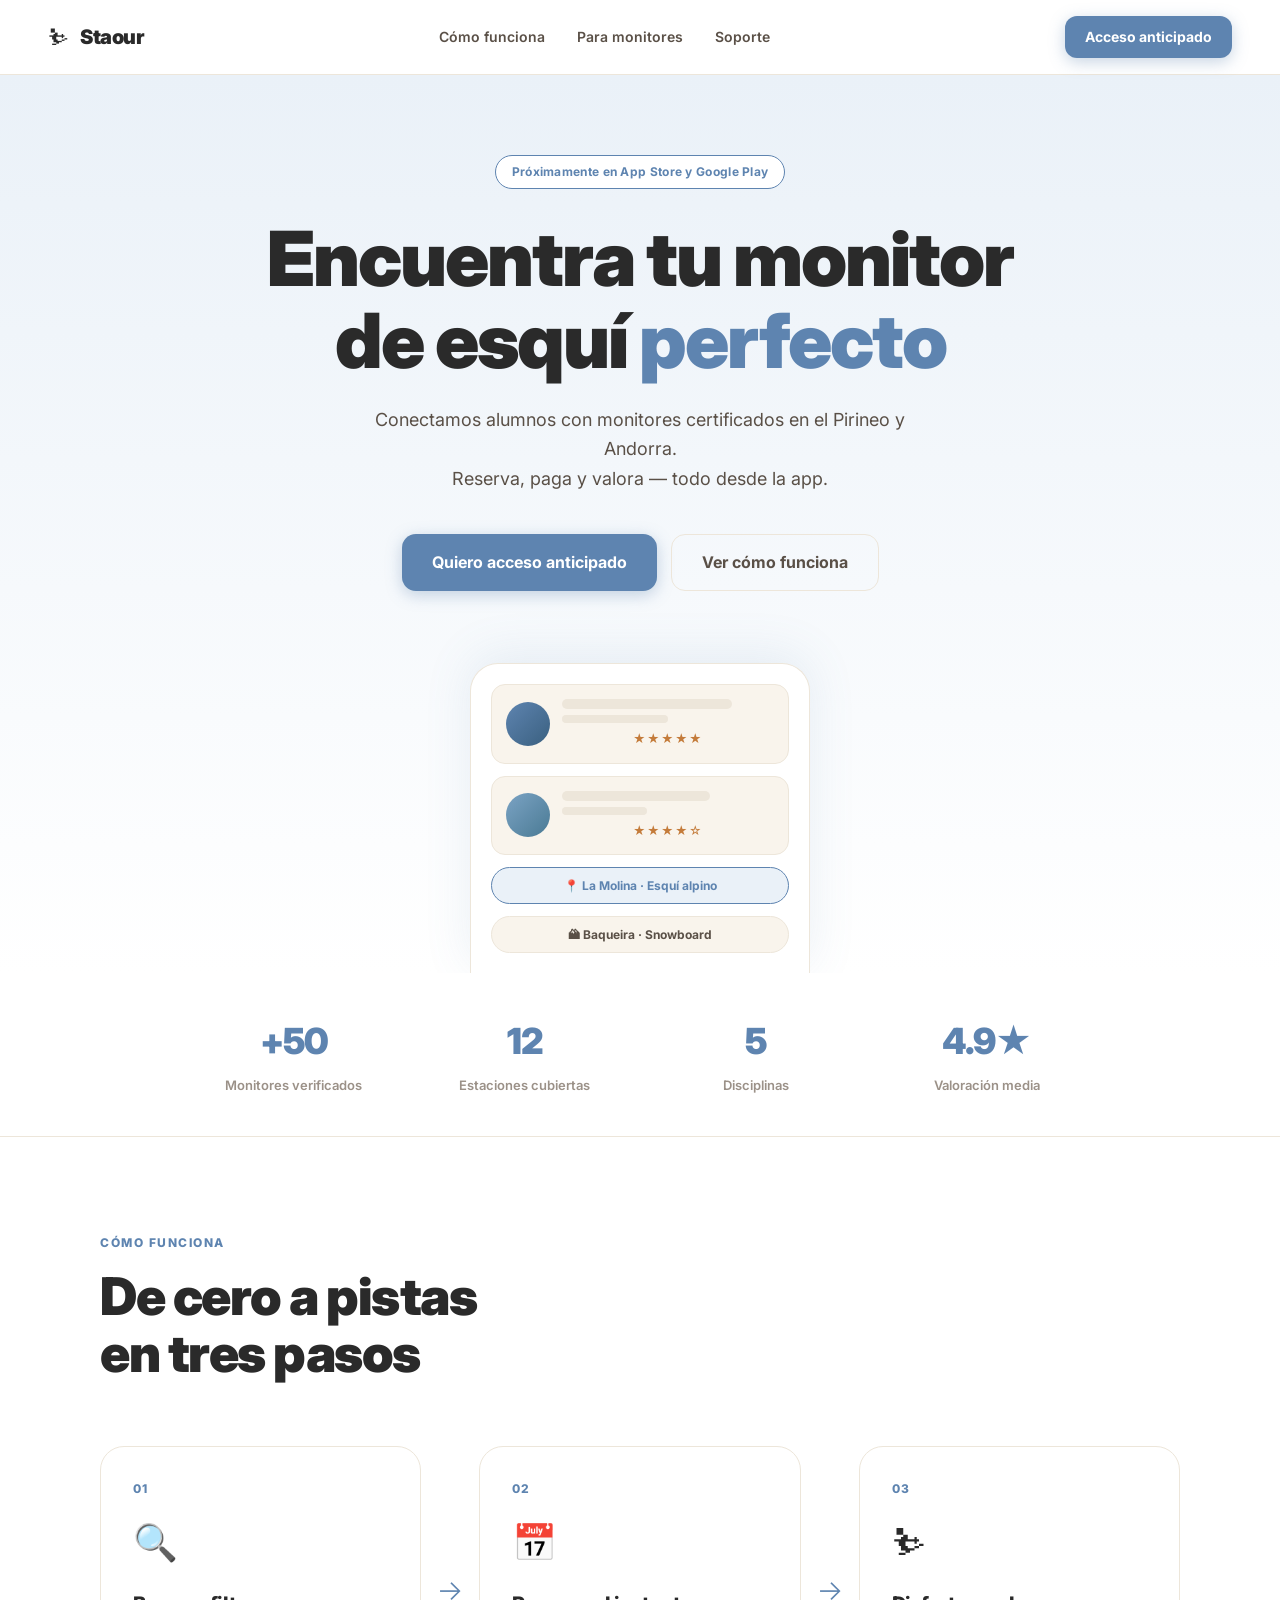
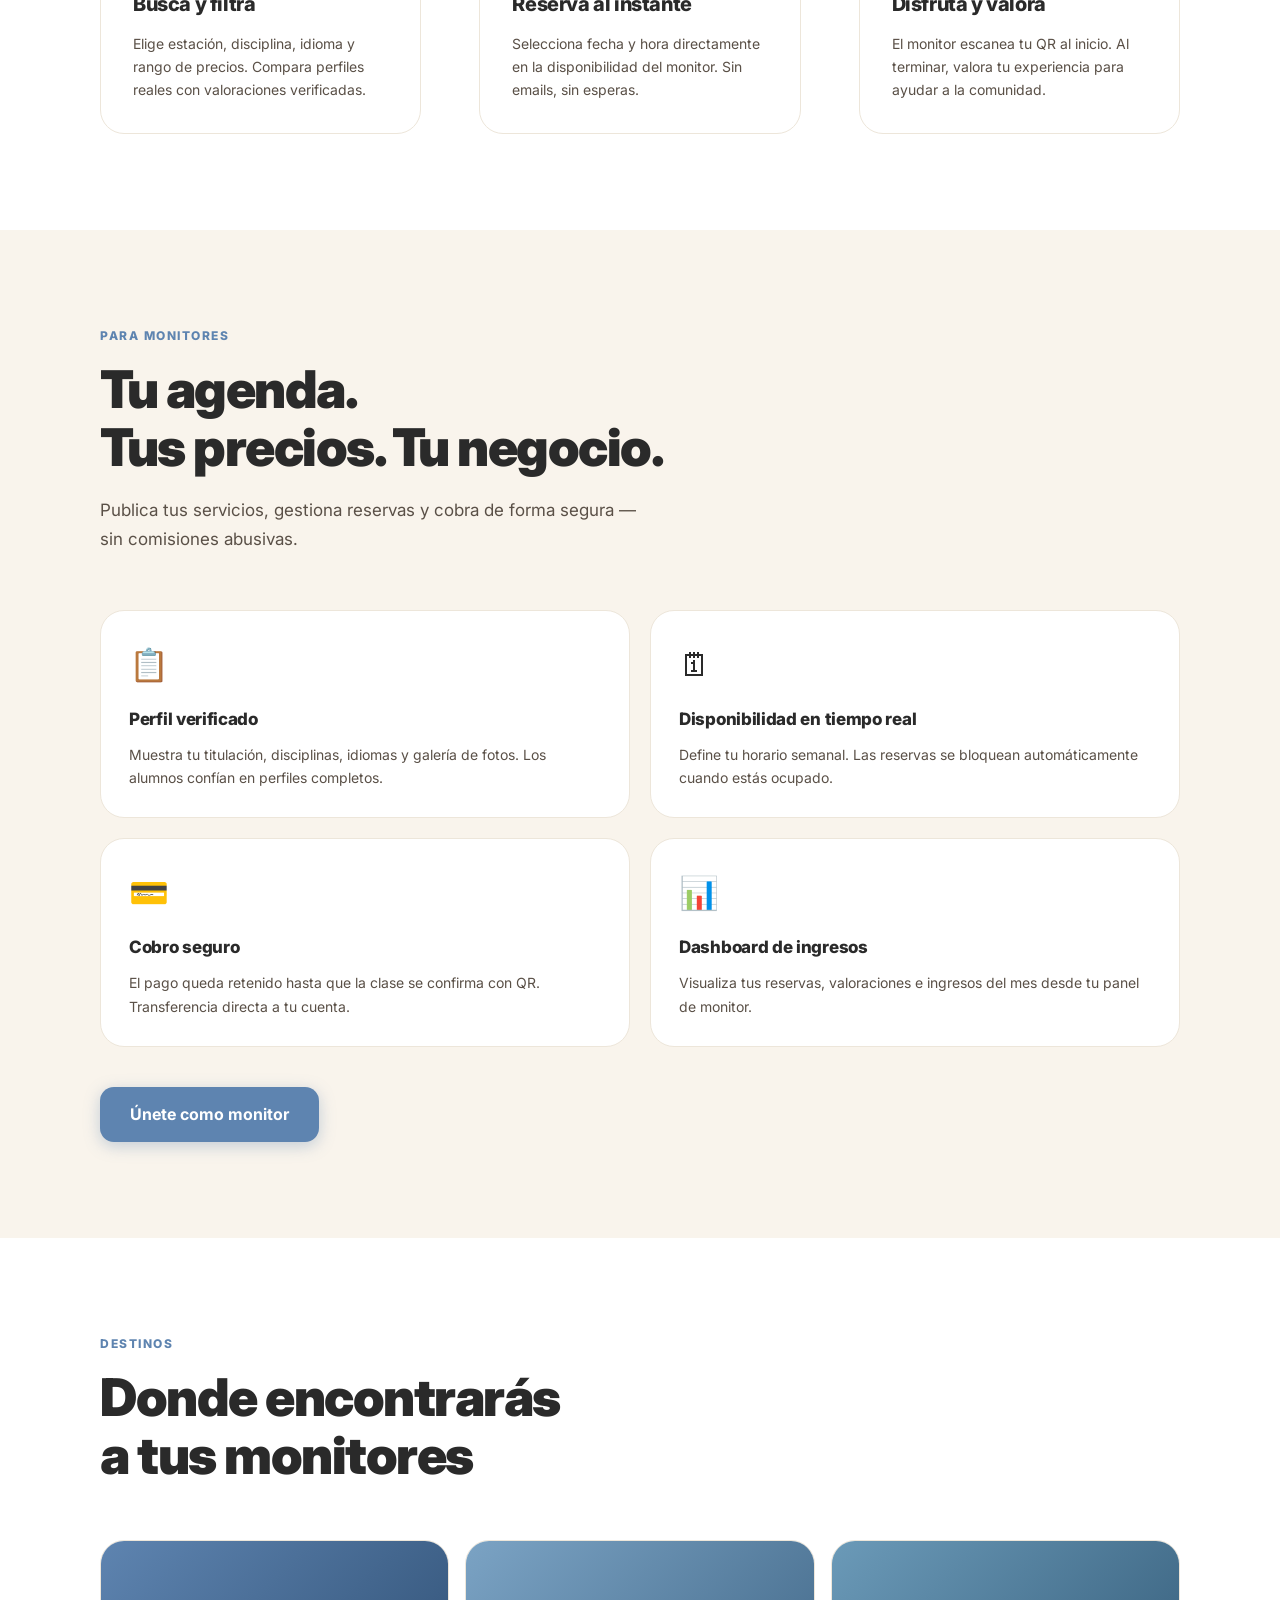
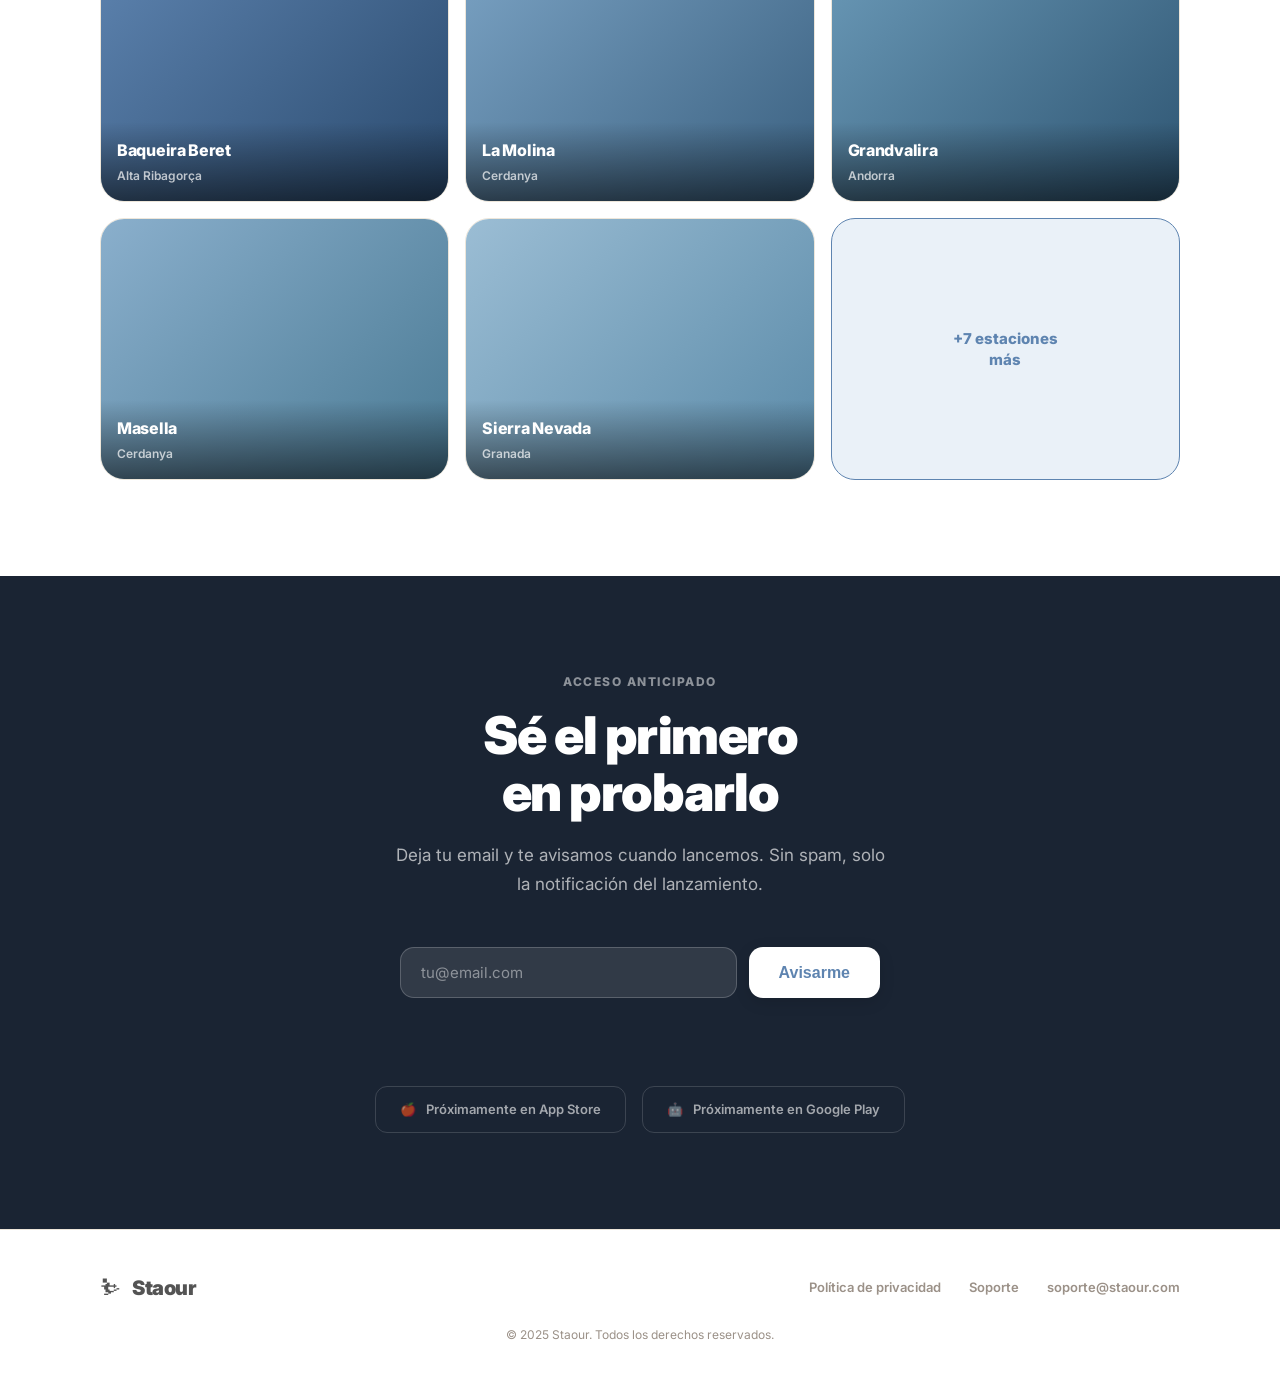
==== index.html @ 5ae247d5 "feat: landing inicial de Staour — hero, secciones, waitlist, privacidad y soporte Co-Authored-By: Cl" ====
<!DOCTYPE html>
<html lang="es">
<head>
  <meta charset="UTF-8" />
  <meta name="viewport" content="width=device-width, initial-scale=1.0" />
  <title>Staour — Encuentra tu monitor de esquí perfecto</title>
  <meta name="description" content="Reserva clases de esquí y snowboard con los mejores monitores del Pirineo. Filtros por estación, idioma, nivel y precio." />
  <link rel="icon" href="assets/favicon.png" type="image/png" />
  <link rel="preconnect" href="https://fonts.googleapis.com" />
  <link rel="preconnect" href="https://fonts.gstatic.com" crossorigin />
  <link href="https://fonts.googleapis.com/css2?family=Inter:wght@400;500;600;700;800;900&display=swap" rel="stylesheet" />
  <link rel="stylesheet" href="styles.css" />
</head>
<body>

  <!-- NAV -->
  <nav class="nav">
    <a href="/" class="nav-logo">
      <span class="logo-icon">⛷</span>
      <span class="logo-text">Staour</span>
    </a>
    <div class="nav-links">
      <a href="#como-funciona">Cómo funciona</a>
      <a href="#monitores">Para monitores</a>
      <a href="soporte.html">Soporte</a>
    </div>
    <a href="#waitlist" class="btn btn-primary nav-cta">Acceso anticipado</a>
  </nav>

  <!-- HERO -->
  <section class="hero">
    <div class="hero-badge">Próximamente en App Store y Google Play</div>
    <h1 class="hero-title">
      Encuentra tu monitor<br />de esquí <span class="accent">perfecto</span>
    </h1>
    <p class="hero-sub">
      Conectamos alumnos con monitores certificados en el Pirineo y Andorra.<br />
      Reserva, paga y valora — todo desde la app.
    </p>
    <div class="hero-actions">
      <a href="#waitlist" class="btn btn-primary btn-lg">Quiero acceso anticipado</a>
      <a href="#como-funciona" class="btn btn-ghost btn-lg">Ver cómo funciona</a>
    </div>
    <div class="hero-image-wrap">
      <div class="hero-mockup">
        <div class="mockup-screen">
          <div class="mockup-card">
            <div class="mockup-avatar"></div>
            <div class="mockup-lines">
              <div class="mockup-line w80"></div>
              <div class="mockup-line w50 small"></div>
              <div class="mockup-stars">★★★★★</div>
            </div>
          </div>
          <div class="mockup-card">
            <div class="mockup-avatar alt"></div>
            <div class="mockup-lines">
              <div class="mockup-line w70"></div>
              <div class="mockup-line w40 small"></div>
              <div class="mockup-stars">★★★★☆</div>
            </div>
          </div>
          <div class="mockup-pill">📍 La Molina · Esquí alpino</div>
          <div class="mockup-pill alt">🏔 Baqueira · Snowboard</div>
        </div>
      </div>
    </div>
  </section>

  <!-- STATS -->
  <section class="stats">
    <div class="stats-grid">
      <div class="stat">
        <span class="stat-num">+50</span>
        <span class="stat-label">Monitores verificados</span>
      </div>
      <div class="stat">
        <span class="stat-num">12</span>
        <span class="stat-label">Estaciones cubiertas</span>
      </div>
      <div class="stat">
        <span class="stat-num">5</span>
        <span class="stat-label">Disciplinas</span>
      </div>
      <div class="stat">
        <span class="stat-num">4.9★</span>
        <span class="stat-label">Valoración media</span>
      </div>
    </div>
  </section>

  <!-- CÓMO FUNCIONA -->
  <section class="section" id="como-funciona">
    <div class="container">
      <div class="section-label">Cómo funciona</div>
      <h2 class="section-title">De cero a pistas<br />en tres pasos</h2>
      <div class="steps">
        <div class="step">
          <div class="step-num">01</div>
          <div class="step-icon">🔍</div>
          <h3>Busca y filtra</h3>
          <p>Elige estación, disciplina, idioma y rango de precios. Compara perfiles reales con valoraciones verificadas.</p>
        </div>
        <div class="step-arrow">→</div>
        <div class="step">
          <div class="step-num">02</div>
          <div class="step-icon">📅</div>
          <h3>Reserva al instante</h3>
          <p>Selecciona fecha y hora directamente en la disponibilidad del monitor. Sin emails, sin esperas.</p>
        </div>
        <div class="step-arrow">→</div>
        <div class="step">
          <div class="step-num">03</div>
          <div class="step-icon">⛷</div>
          <h3>Disfruta y valora</h3>
          <p>El monitor escanea tu QR al inicio. Al terminar, valora tu experiencia para ayudar a la comunidad.</p>
        </div>
      </div>
    </div>
  </section>

  <!-- PARA MONITORES -->
  <section class="section bg-beige" id="monitores">
    <div class="container">
      <div class="section-label">Para monitores</div>
      <h2 class="section-title">Tu agenda.<br />Tus precios. Tu negocio.</h2>
      <p class="section-sub">Publica tus servicios, gestiona reservas y cobra de forma segura — sin comisiones abusivas.</p>
      <div class="features">
        <div class="feature">
          <div class="feature-icon">📋</div>
          <h4>Perfil verificado</h4>
          <p>Muestra tu titulación, disciplinas, idiomas y galería de fotos. Los alumnos confían en perfiles completos.</p>
        </div>
        <div class="feature">
          <div class="feature-icon">🗓</div>
          <h4>Disponibilidad en tiempo real</h4>
          <p>Define tu horario semanal. Las reservas se bloquean automáticamente cuando estás ocupado.</p>
        </div>
        <div class="feature">
          <div class="feature-icon">💳</div>
          <h4>Cobro seguro</h4>
          <p>El pago queda retenido hasta que la clase se confirma con QR. Transferencia directa a tu cuenta.</p>
        </div>
        <div class="feature">
          <div class="feature-icon">📊</div>
          <h4>Dashboard de ingresos</h4>
          <p>Visualiza tus reservas, valoraciones e ingresos del mes desde tu panel de monitor.</p>
        </div>
      </div>
      <a href="#waitlist" class="btn btn-primary btn-lg" style="margin-top:2.5rem;display:inline-block;">
        Únete como monitor
      </a>
    </div>
  </section>

  <!-- DESTINOS -->
  <section class="section" id="destinos">
    <div class="container">
      <div class="section-label">Destinos</div>
      <h2 class="section-title">Donde encontrarás<br />a tus monitores</h2>
      <div class="destinations">
        <div class="dest-card">
          <div class="dest-bg" style="background: linear-gradient(135deg, #5E84B0 0%, #2A4A6E 100%)"></div>
          <div class="dest-info">
            <span class="dest-name">Baqueira Beret</span>
            <span class="dest-tag">Alta Ribagorça</span>
          </div>
        </div>
        <div class="dest-card">
          <div class="dest-bg" style="background: linear-gradient(135deg, #7BA3C4 0%, #3A6080 100%)"></div>
          <div class="dest-info">
            <span class="dest-name">La Molina</span>
            <span class="dest-tag">Cerdanya</span>
          </div>
        </div>
        <div class="dest-card">
          <div class="dest-bg" style="background: linear-gradient(135deg, #6B9AB8 0%, #2E5572 100%)"></div>
          <div class="dest-info">
            <span class="dest-name">Grandvalira</span>
            <span class="dest-tag">Andorra</span>
          </div>
        </div>
        <div class="dest-card">
          <div class="dest-bg" style="background: linear-gradient(135deg, #8AAFCC 0%, #4A7A94 100%)"></div>
          <div class="dest-info">
            <span class="dest-name">Masella</span>
            <span class="dest-tag">Cerdanya</span>
          </div>
        </div>
        <div class="dest-card">
          <div class="dest-bg" style="background: linear-gradient(135deg, #9BBDD4 0%, #5A8AA8 100%)"></div>
          <div class="dest-info">
            <span class="dest-name">Sierra Nevada</span>
            <span class="dest-tag">Granada</span>
          </div>
        </div>
        <div class="dest-card dest-more">
          <span>+7 estaciones<br />más</span>
        </div>
      </div>
    </div>
  </section>

  <!-- WAITLIST -->
  <section class="section bg-dark" id="waitlist">
    <div class="container center">
      <div class="section-label light">Acceso anticipado</div>
      <h2 class="section-title light">Sé el primero<br />en probarlo</h2>
      <p class="section-sub light">Deja tu email y te avisamos cuando lancemos. Sin spam, solo la notificación del lanzamiento.</p>
      <form class="waitlist-form" onsubmit="submitWaitlist(event)">
        <input
          type="email"
          id="waitlist-email"
          placeholder="tu@email.com"
          required
          class="waitlist-input"
        />
        <button type="submit" class="btn btn-white btn-lg">Avisarme</button>
      </form>
      <p class="waitlist-note" id="waitlist-msg"></p>
      <div class="app-badges">
        <div class="badge-placeholder">
          <span>🍎</span> Próximamente en App Store
        </div>
        <div class="badge-placeholder">
          <span>🤖</span> Próximamente en Google Play
        </div>
      </div>
    </div>
  </section>

  <!-- FOOTER -->
  <footer class="footer">
    <div class="container footer-inner">
      <a href="/" class="nav-logo footer-logo">
        <span class="logo-icon">⛷</span>
        <span class="logo-text">Staour</span>
      </a>
      <div class="footer-links">
        <a href="privacidad.html">Política de privacidad</a>
        <a href="soporte.html">Soporte</a>
        <a href="mailto:soporte@staour.com">soporte@staour.com</a>
      </div>
      <p class="footer-copy">© 2025 Staour. Todos los derechos reservados.</p>
    </div>
  </footer>

  <script>
    function submitWaitlist(e) {
      e.preventDefault();
      const email = document.getElementById('waitlist-email').value;
      const msg = document.getElementById('waitlist-msg');
      // TODO: conectar con Supabase o Resend
      msg.textContent = '¡Listo! Te avisaremos en ' + email;
      msg.style.color = '#A8D5B8';
      document.getElementById('waitlist-email').value = '';
    }

    // Smooth scroll
    document.querySelectorAll('a[href^="#"]').forEach(a => {
      a.addEventListener('click', e => {
        const target = document.querySelector(a.getAttribute('href'));
        if (target) { e.preventDefault(); target.scrollIntoView({ behavior: 'smooth' }); }
      });
    });
  </script>
</body>
</html>
---- styles.css ----
/* ── Reset & Base ─────────────────────────────────────────────────────────── */
*, *::before, *::after { box-sizing: border-box; margin: 0; padding: 0; }

:root {
  --primary:       #5E84B0;
  --primary-soft:  #EAF1F8;
  --primary-dark:  #3A6080;
  --text:          #2A2A2A;
  --text-soft:     #5A5047;
  --text-muted:    #9B9188;
  --beige:         #F9F4EC;
  --beige-dark:    #EDE6DA;
  --border:        #EDE6DA;
  --white:         #FFFFFF;
  --dark:          #1A2433;
  --radius:        16px;
  --radius-lg:     24px;
}

html { scroll-behavior: smooth; }

body {
  font-family: 'Inter', -apple-system, BlinkMacSystemFont, sans-serif;
  color: var(--text);
  background: var(--white);
  line-height: 1.6;
  -webkit-font-smoothing: antialiased;
}

a { text-decoration: none; color: inherit; }

/* ── Buttons ──────────────────────────────────────────────────────────────── */
.btn {
  display: inline-flex;
  align-items: center;
  justify-content: center;
  gap: 8px;
  padding: 12px 22px;
  border-radius: 12px;
  font-size: 15px;
  font-weight: 700;
  cursor: pointer;
  border: none;
  transition: transform 0.15s, box-shadow 0.15s, opacity 0.15s;
  white-space: nowrap;
}
.btn:hover { transform: translateY(-1px); opacity: 0.93; }
.btn:active { transform: translateY(0); }

.btn-primary {
  background: var(--primary);
  color: var(--white);
  box-shadow: 0 4px 16px rgba(94,132,176,0.35);
}
.btn-ghost {
  background: transparent;
  color: var(--text-soft);
  border: 1.5px solid var(--border);
}
.btn-white {
  background: var(--white);
  color: var(--primary);
  box-shadow: 0 4px 16px rgba(0,0,0,0.12);
}
.btn-lg { padding: 15px 30px; font-size: 16px; border-radius: 14px; }

/* ── Nav ──────────────────────────────────────────────────────────────────── */
.nav {
  position: sticky;
  top: 0;
  z-index: 100;
  display: flex;
  align-items: center;
  justify-content: space-between;
  padding: 16px 48px;
  background: rgba(255,255,255,0.92);
  backdrop-filter: blur(12px);
  border-bottom: 1px solid var(--border);
}

.nav-logo {
  display: flex;
  align-items: center;
  gap: 10px;
}
.logo-icon { font-size: 22px; }
.logo-text  { font-size: 20px; font-weight: 900; color: var(--text); letter-spacing: -0.5px; }

.nav-links {
  display: flex;
  align-items: center;
  gap: 32px;
}
.nav-links a {
  font-size: 14px;
  font-weight: 600;
  color: var(--text-soft);
  transition: color 0.15s;
}
.nav-links a:hover { color: var(--primary); }

.nav-cta { padding: 10px 20px; font-size: 14px; }

/* ── Hero ─────────────────────────────────────────────────────────────────── */
.hero {
  display: flex;
  flex-direction: column;
  align-items: center;
  text-align: center;
  padding: 80px 24px 0;
  background: linear-gradient(180deg, var(--primary-soft) 0%, var(--white) 100%);
  overflow: hidden;
}

.hero-badge {
  display: inline-block;
  background: var(--white);
  color: var(--primary);
  font-size: 12px;
  font-weight: 700;
  padding: 6px 16px;
  border-radius: 100px;
  border: 1.5px solid var(--primary);
  margin-bottom: 28px;
  letter-spacing: 0.3px;
}

.hero-title {
  font-size: clamp(40px, 7vw, 76px);
  font-weight: 900;
  color: var(--text);
  line-height: 1.08;
  letter-spacing: -2px;
  margin-bottom: 24px;
  max-width: 800px;
}
.accent { color: var(--primary); }

.hero-sub {
  font-size: 18px;
  color: var(--text-soft);
  max-width: 540px;
  line-height: 1.65;
  margin-bottom: 40px;
}

.hero-actions {
  display: flex;
  gap: 14px;
  flex-wrap: wrap;
  justify-content: center;
  margin-bottom: 72px;
}

/* Mockup */
.hero-image-wrap {
  width: 100%;
  display: flex;
  justify-content: center;
}

.hero-mockup {
  width: 340px;
  background: var(--white);
  border-radius: 28px 28px 0 0;
  border: 1.5px solid var(--border);
  border-bottom: none;
  padding: 20px;
  box-shadow: 0 -8px 48px rgba(94,132,176,0.12);
  display: flex;
  flex-direction: column;
  gap: 14px;
}

.mockup-screen { display: flex; flex-direction: column; gap: 12px; }

.mockup-card {
  display: flex;
  align-items: center;
  gap: 12px;
  background: var(--beige);
  border-radius: 14px;
  padding: 14px;
  border: 1px solid var(--border);
}
.mockup-avatar {
  width: 44px; height: 44px; border-radius: 50%;
  background: linear-gradient(135deg, var(--primary) 0%, var(--primary-dark) 100%);
  flex-shrink: 0;
}
.mockup-avatar.alt {
  background: linear-gradient(135deg, #7BA3C4 0%, #4A7A94 100%);
}
.mockup-lines { flex: 1; display: flex; flex-direction: column; gap: 6px; }
.mockup-line {
  height: 10px; border-radius: 6px; background: var(--beige-dark);
}
.mockup-line.w80 { width: 80%; }
.mockup-line.w70 { width: 70%; }
.mockup-line.w50 { width: 50%; }
.mockup-line.w40 { width: 40%; }
.mockup-line.small { height: 8px; }
.mockup-stars { font-size: 12px; color: #C47B3A; letter-spacing: 1px; }

.mockup-pill {
  background: var(--primary-soft);
  color: var(--primary);
  font-size: 12px;
  font-weight: 700;
  padding: 8px 14px;
  border-radius: 100px;
  border: 1px solid var(--primary);
  text-align: center;
}
.mockup-pill.alt {
  background: var(--beige);
  color: var(--text-soft);
  border-color: var(--border);
}

/* ── Stats ────────────────────────────────────────────────────────────────── */
.stats {
  padding: 40px 24px;
  border-bottom: 1px solid var(--border);
}
.stats-grid {
  max-width: 900px;
  margin: 0 auto;
  display: grid;
  grid-template-columns: repeat(4, 1fr);
  gap: 24px;
  text-align: center;
}
.stat-num {
  display: block;
  font-size: 36px;
  font-weight: 900;
  color: var(--primary);
  letter-spacing: -1px;
}
.stat-label {
  display: block;
  font-size: 13px;
  color: var(--text-muted);
  font-weight: 600;
  margin-top: 4px;
}

/* ── Sections ─────────────────────────────────────────────────────────────── */
.section { padding: 96px 24px; }
.container { max-width: 1080px; margin: 0 auto; }
.center { text-align: center; }

.bg-beige { background: var(--beige); }
.bg-dark { background: var(--dark); }

.section-label {
  font-size: 12px;
  font-weight: 800;
  color: var(--primary);
  letter-spacing: 1.5px;
  text-transform: uppercase;
  margin-bottom: 16px;
}
.section-label.light { color: rgba(255,255,255,0.5); }

.section-title {
  font-size: clamp(32px, 5vw, 52px);
  font-weight: 900;
  color: var(--text);
  letter-spacing: -1.5px;
  line-height: 1.1;
  margin-bottom: 20px;
}
.section-title.light { color: var(--white); }

.section-sub {
  font-size: 17px;
  color: var(--text-soft);
  max-width: 560px;
  line-height: 1.7;
  margin-bottom: 48px;
}
.section-sub.light { color: rgba(255,255,255,0.65); max-width: 500px; margin: 0 auto 48px; }

/* ── Steps ────────────────────────────────────────────────────────────────── */
.steps {
  display: flex;
  align-items: flex-start;
  gap: 0;
  margin-top: 64px;
}
.step {
  flex: 1;
  background: var(--white);
  border: 1.5px solid var(--border);
  border-radius: var(--radius-lg);
  padding: 32px;
}
.step-arrow {
  flex-shrink: 0;
  font-size: 28px;
  color: var(--primary);
  align-self: center;
  padding: 0 16px;
  font-weight: 300;
}
.step-num {
  font-size: 12px;
  font-weight: 800;
  color: var(--primary);
  letter-spacing: 1px;
  margin-bottom: 16px;
}
.step-icon { font-size: 36px; margin-bottom: 16px; display: block; }
.step h3 { font-size: 20px; font-weight: 800; color: var(--text); margin-bottom: 12px; letter-spacing: -0.4px; }
.step p { font-size: 14px; color: var(--text-soft); line-height: 1.65; }

/* ── Features ─────────────────────────────────────────────────────────────── */
.features {
  display: grid;
  grid-template-columns: repeat(2, 1fr);
  gap: 20px;
  margin-top: 56px;
}
.feature {
  background: var(--white);
  border: 1.5px solid var(--border);
  border-radius: var(--radius-lg);
  padding: 28px;
}
.feature-icon { font-size: 32px; margin-bottom: 16px; display: block; }
.feature h4 { font-size: 17px; font-weight: 800; color: var(--text); margin-bottom: 10px; letter-spacing: -0.3px; }
.feature p { font-size: 14px; color: var(--text-soft); line-height: 1.65; }

/* ── Destinations ─────────────────────────────────────────────────────────── */
.destinations {
  display: grid;
  grid-template-columns: repeat(3, 1fr);
  gap: 16px;
  margin-top: 56px;
}
.dest-card {
  position: relative;
  border-radius: var(--radius-lg);
  overflow: hidden;
  aspect-ratio: 4/3;
  border: 1.5px solid var(--border);
  display: flex;
  align-items: flex-end;
}
.dest-bg {
  position: absolute;
  inset: 0;
}
.dest-info {
  position: relative;
  padding: 16px;
  background: linear-gradient(0deg, rgba(0,0,0,0.55) 0%, transparent 100%);
  width: 100%;
}
.dest-name {
  display: block;
  color: var(--white);
  font-size: 16px;
  font-weight: 800;
  letter-spacing: -0.3px;
}
.dest-tag {
  display: block;
  color: rgba(255,255,255,0.7);
  font-size: 12px;
  font-weight: 600;
  margin-top: 2px;
}
.dest-more {
  background: var(--primary-soft);
  border-color: var(--primary);
  align-items: center;
  justify-content: center;
}
.dest-more span {
  color: var(--primary);
  font-size: 15px;
  font-weight: 800;
  text-align: center;
  line-height: 1.4;
  position: relative;
}

/* ── Waitlist ─────────────────────────────────────────────────────────────── */
.waitlist-form {
  display: flex;
  gap: 12px;
  justify-content: center;
  flex-wrap: wrap;
  margin: 40px auto 20px;
  max-width: 480px;
}
.waitlist-input {
  flex: 1;
  min-width: 220px;
  padding: 15px 20px;
  border-radius: 14px;
  border: 1.5px solid rgba(255,255,255,0.2);
  background: rgba(255,255,255,0.1);
  color: var(--white);
  font-size: 15px;
  font-family: inherit;
  outline: none;
  transition: border-color 0.15s;
}
.waitlist-input::placeholder { color: rgba(255,255,255,0.45); }
.waitlist-input:focus { border-color: rgba(255,255,255,0.5); }

.waitlist-note {
  font-size: 14px;
  color: rgba(255,255,255,0.5);
  margin-top: 8px;
  min-height: 20px;
}

.app-badges {
  display: flex;
  gap: 16px;
  justify-content: center;
  margin-top: 48px;
  flex-wrap: wrap;
}
.badge-placeholder {
  display: flex;
  align-items: center;
  gap: 10px;
  padding: 12px 24px;
  border-radius: 12px;
  border: 1.5px solid rgba(255,255,255,0.15);
  color: rgba(255,255,255,0.6);
  font-size: 13px;
  font-weight: 600;
}

/* ── Footer ───────────────────────────────────────────────────────────────── */
.footer {
  padding: 40px 48px;
  border-top: 1px solid var(--border);
  background: var(--white);
}
.footer-inner {
  display: flex;
  align-items: center;
  justify-content: space-between;
  flex-wrap: wrap;
  gap: 20px;
}
.footer-logo { opacity: 0.8; }
.footer-links {
  display: flex;
  gap: 28px;
  flex-wrap: wrap;
}
.footer-links a {
  font-size: 13px;
  color: var(--text-muted);
  font-weight: 600;
  transition: color 0.15s;
}
.footer-links a:hover { color: var(--primary); }
.footer-copy {
  font-size: 12px;
  color: var(--text-muted);
  width: 100%;
  text-align: center;
}

/* ── Responsive ───────────────────────────────────────────────────────────── */
@media (max-width: 900px) {
  .nav { padding: 14px 24px; }
  .nav-links { display: none; }
  .stats-grid { grid-template-columns: repeat(2, 1fr); }
  .steps { flex-direction: column; }
  .step-arrow { transform: rotate(90deg); align-self: center; }
  .features { grid-template-columns: 1fr; }
  .destinations { grid-template-columns: repeat(2, 1fr); }
  .footer-inner { flex-direction: column; align-items: flex-start; }
}

@media (max-width: 540px) {
  .hero { padding: 56px 20px 0; }
  .hero-title { font-size: 36px; letter-spacing: -1px; }
  .hero-actions { flex-direction: column; width: 100%; }
  .btn-lg { width: 100%; }
  .hero-mockup { width: 100%; }
  .destinations { grid-template-columns: 1fr; }
  .section { padding: 64px 20px; }
  .footer { padding: 32px 20px; }
}
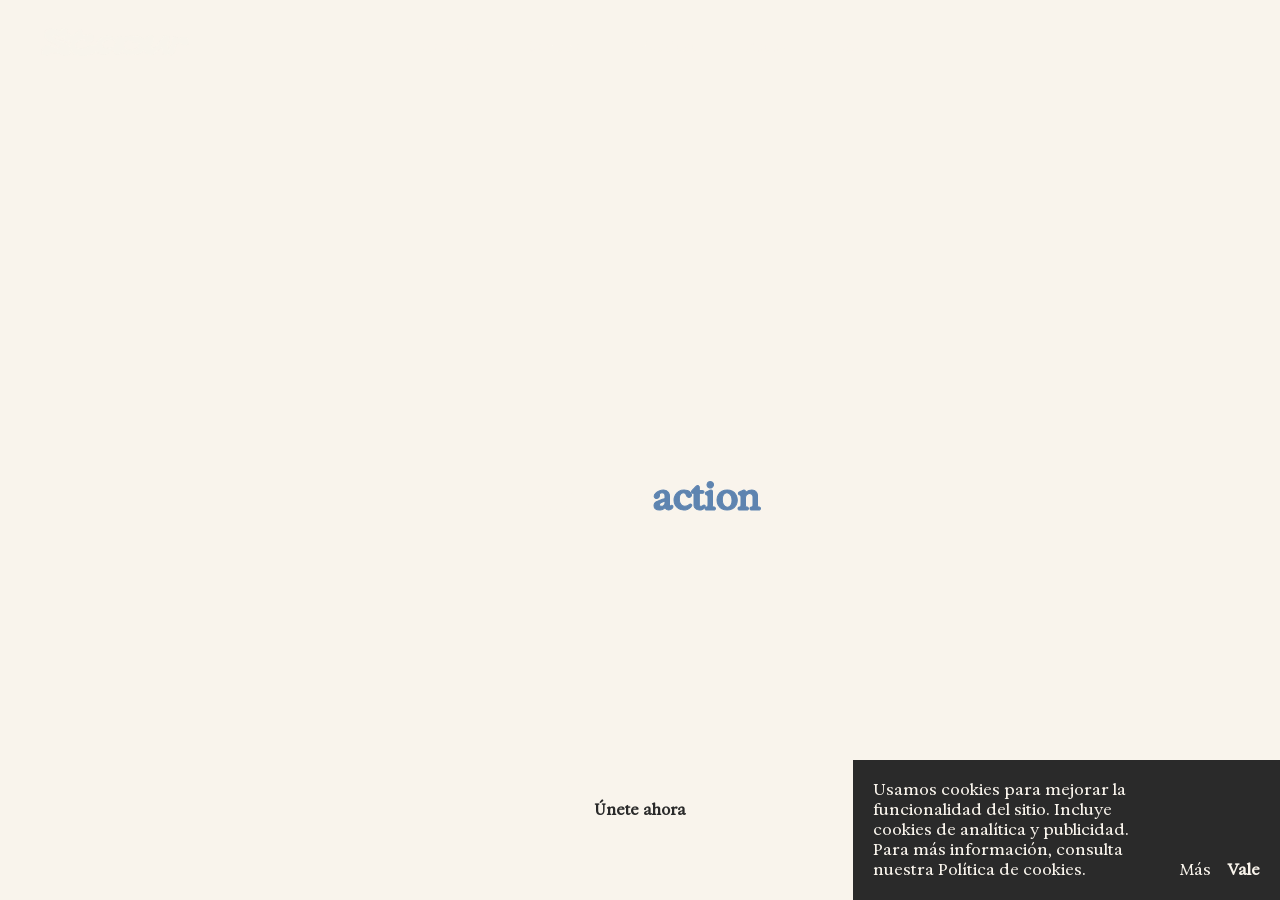
==== commit 14fdc22f: "pagina web" ====
--- a/index.html
+++ b/index.html
@@ -3,266 +3,109 @@
 <head>
   <meta charset="UTF-8" />
   <meta name="viewport" content="width=device-width, initial-scale=1.0" />
-  <title>Staour — Encuentra tu monitor de esquí perfecto</title>
-  <meta name="description" content="Reserva clases de esquí y snowboard con los mejores monitores del Pirineo. Filtros por estación, idioma, nivel y precio." />
-  <link rel="icon" href="assets/favicon.png" type="image/png" />
+  <meta name="theme-color" content="#5E84B0" />
+  <title>Staour</title>
+  <meta name="description" content="Encuentra tu monitor de esquí perfecto en el Pirineo y Andorra." />
+  <meta property="og:site_name" content="Staour" />
+  <meta property="og:title" content="Staour" />
+  <meta property="og:description" content="Encuentra tu monitor de esquí perfecto en el Pirineo y Andorra." />
+  <link rel="icon" href="assets/logo-s-beige.png" type="image/png" />
+  <link rel="apple-touch-icon" href="assets/logo-s-beige.png" />
   <link rel="preconnect" href="https://fonts.googleapis.com" />
   <link rel="preconnect" href="https://fonts.gstatic.com" crossorigin />
-  <link href="https://fonts.googleapis.com/css2?family=Inter:wght@400;500;600;700;800;900&display=swap" rel="stylesheet" />
   <link rel="stylesheet" href="styles.css" />
 </head>
 <body>
 
-  <!-- NAV -->
-  <nav class="nav">
-    <a href="/" class="nav-logo">
-      <span class="logo-icon">⛷</span>
-      <span class="logo-text">Staour</span>
-    </a>
-    <div class="nav-links">
-      <a href="#como-funciona">Cómo funciona</a>
-      <a href="#monitores">Para monitores</a>
-      <a href="soporte.html">Soporte</a>
-    </div>
-    <a href="#waitlist" class="btn btn-primary nav-cta">Acceso anticipado</a>
-  </nav>
-
-  <!-- HERO -->
-  <section class="hero">
-    <div class="hero-badge">Próximamente en App Store y Google Play</div>
-    <h1 class="hero-title">
-      Encuentra tu monitor<br />de esquí <span class="accent">perfecto</span>
-    </h1>
-    <p class="hero-sub">
-      Conectamos alumnos con monitores certificados en el Pirineo y Andorra.<br />
-      Reserva, paga y valora — todo desde la app.
-    </p>
-    <div class="hero-actions">
-      <a href="#waitlist" class="btn btn-primary btn-lg">Quiero acceso anticipado</a>
-      <a href="#como-funciona" class="btn btn-ghost btn-lg">Ver cómo funciona</a>
-    </div>
-    <div class="hero-image-wrap">
-      <div class="hero-mockup">
-        <div class="mockup-screen">
-          <div class="mockup-card">
-            <div class="mockup-avatar"></div>
-            <div class="mockup-lines">
-              <div class="mockup-line w80"></div>
-              <div class="mockup-line w50 small"></div>
-              <div class="mockup-stars">★★★★★</div>
-            </div>
-          </div>
-          <div class="mockup-card">
-            <div class="mockup-avatar alt"></div>
-            <div class="mockup-lines">
-              <div class="mockup-line w70"></div>
-              <div class="mockup-line w40 small"></div>
-              <div class="mockup-stars">★★★★☆</div>
-            </div>
-          </div>
-          <div class="mockup-pill">📍 La Molina · Esquí alpino</div>
-          <div class="mockup-pill alt">🏔 Baqueira · Snowboard</div>
-        </div>
+  <!-- Cookie banner -->
+  <div id="cookie-banner" class="cookie-banner hidden" role="dialog" aria-label="Aviso de cookies">
+    <div class="cookie-banner__inner">
+      <div class="cookie-banner__text">
+        Usamos cookies para mejorar la funcionalidad del sitio. Incluye cookies de analítica y publicidad. Para más información, consulta nuestra Política de cookies.
+      </div>
+      <div class="cookie-banner__actions">
+        <a href="privacidad.html" class="cookie-banner__link">Más</a>
+        <button type="button" id="cookie-accept" class="cookie-banner__accept">Vale</button>
       </div>
     </div>
-  </section>
+  </div>
 
-  <!-- STATS -->
-  <section class="stats">
-    <div class="stats-grid">
-      <div class="stat">
-        <span class="stat-num">+50</span>
-        <span class="stat-label">Monitores verificados</span>
+  <!-- Video background -->
+  <div class="video-bg" aria-hidden="true">
+    <video muted loop playsinline autoplay preload="auto">
+      <source src="fondo.mp4" type="video/mp4" />
+    </video>
+  </div>
+
+  <!-- Page layout -->
+  <div class="layout">
+    <header class="header">
+      <div class="header__inner">
+        <nav class="header__nav" aria-label="Principal">
+          <a href="/" class="header__logo" aria-label="Staour inicio">
+            <img src="assets/logo-staour-beige.png" alt="Staour" />
+          </a>
+
+          <ul class="header__links">
+            <li><a href="about.html">Nosotros</a></li>
+            <li><a href="contact.html">Contacto</a></li>
+            <li><a href="privacidad.html">Privacidad</a></li>
+            <li class="nav-dropdown">
+              <span class="nav-dropdown__trigger" tabindex="0">Redes</span>
+              <ul class="nav-dropdown__menu">
+                <li><a href="https://www.instagram.com/staour" target="_blank" rel="noopener noreferrer">Instagram</a></li>
+              </ul>
+            </li>
+            <li class="nav-dropdown">
+              <span class="nav-dropdown__trigger" tabindex="0">Más</span>
+              <ul class="nav-dropdown__menu">
+                <li><a href="terms.html">Términos</a></li>
+                <li><a href="guidelines.html">Normas</a></li>
+                <li><a href="soporte.html">Soporte</a></li>
+              </ul>
+            </li>
+          </ul>
+        </nav>
+
+        <button type="button" id="menu-open" class="header__menu-btn" aria-label="Abrir menú" aria-expanded="false">
+          Menú
+        </button>
       </div>
-      <div class="stat">
-        <span class="stat-num">12</span>
-        <span class="stat-label">Estaciones cubiertas</span>
-      </div>
-      <div class="stat">
-        <span class="stat-num">5</span>
-        <span class="stat-label">Disciplinas</span>
-      </div>
-      <div class="stat">
-        <span class="stat-num">4.9★</span>
-        <span class="stat-label">Valoración media</span>
-      </div>
+    </header>
+
+    <main class="hero">
+      <h1 class="hero__title">For the <strong>action</strong></h1>
+    </main>
+
+    <footer class="footer">
+      <a class="cta-btn" href="#waitlist">
+        Únete ahora
+      </a>
+    </footer>
+  </div>
+
+  <!-- Mobile menu -->
+  <div id="mobile-menu" class="mobile-menu hidden" aria-hidden="true">
+    <div class="mobile-menu__top">
+      <button type="button" id="menu-close" class="mobile-menu__close" aria-label="Cerrar menú">Cerrar</button>
     </div>
-  </section>
-
-  <!-- CÓMO FUNCIONA -->
-  <section class="section" id="como-funciona">
-    <div class="container">
-      <div class="section-label">Cómo funciona</div>
-      <h2 class="section-title">De cero a pistas<br />en tres pasos</h2>
-      <div class="steps">
-        <div class="step">
-          <div class="step-num">01</div>
-          <div class="step-icon">🔍</div>
-          <h3>Busca y filtra</h3>
-          <p>Elige estación, disciplina, idioma y rango de precios. Compara perfiles reales con valoraciones verificadas.</p>
-        </div>
-        <div class="step-arrow">→</div>
-        <div class="step">
-          <div class="step-num">02</div>
-          <div class="step-icon">📅</div>
-          <h3>Reserva al instante</h3>
-          <p>Selecciona fecha y hora directamente en la disponibilidad del monitor. Sin emails, sin esperas.</p>
-        </div>
-        <div class="step-arrow">→</div>
-        <div class="step">
-          <div class="step-num">03</div>
-          <div class="step-icon">⛷</div>
-          <h3>Disfruta y valora</h3>
-          <p>El monitor escanea tu QR al inicio. Al terminar, valora tu experiencia para ayudar a la comunidad.</p>
-        </div>
-      </div>
-    </div>
-  </section>
-
-  <!-- PARA MONITORES -->
-  <section class="section bg-beige" id="monitores">
-    <div class="container">
-      <div class="section-label">Para monitores</div>
-      <h2 class="section-title">Tu agenda.<br />Tus precios. Tu negocio.</h2>
-      <p class="section-sub">Publica tus servicios, gestiona reservas y cobra de forma segura — sin comisiones abusivas.</p>
-      <div class="features">
-        <div class="feature">
-          <div class="feature-icon">📋</div>
-          <h4>Perfil verificado</h4>
-          <p>Muestra tu titulación, disciplinas, idiomas y galería de fotos. Los alumnos confían en perfiles completos.</p>
-        </div>
-        <div class="feature">
-          <div class="feature-icon">🗓</div>
-          <h4>Disponibilidad en tiempo real</h4>
-          <p>Define tu horario semanal. Las reservas se bloquean automáticamente cuando estás ocupado.</p>
-        </div>
-        <div class="feature">
-          <div class="feature-icon">💳</div>
-          <h4>Cobro seguro</h4>
-          <p>El pago queda retenido hasta que la clase se confirma con QR. Transferencia directa a tu cuenta.</p>
-        </div>
-        <div class="feature">
-          <div class="feature-icon">📊</div>
-          <h4>Dashboard de ingresos</h4>
-          <p>Visualiza tus reservas, valoraciones e ingresos del mes desde tu panel de monitor.</p>
-        </div>
-      </div>
-      <a href="#waitlist" class="btn btn-primary btn-lg" style="margin-top:2.5rem;display:inline-block;">
-        Únete como monitor
+    <nav class="mobile-menu__nav" aria-label="Móvil">
+      <ul>
+        <li><a href="about.html">Nosotros</a></li>
+        <li><a href="contact.html">Contacto</a></li>
+        <li><a href="privacidad.html">Privacidad</a></li>
+        <li><a href="terms.html">Términos</a></li>
+        <li><a href="guidelines.html">Normas</a></li>
+        <li><a href="soporte.html">Soporte</a></li>
+      </ul>
+    </nav>
+    <div class="mobile-menu__footer">
+      <a class="cta-btn cta-btn--full" href="#waitlist">
+        Únete ahora
       </a>
     </div>
-  </section>
+  </div>
 
-  <!-- DESTINOS -->
-  <section class="section" id="destinos">
-    <div class="container">
-      <div class="section-label">Destinos</div>
-      <h2 class="section-title">Donde encontrarás<br />a tus monitores</h2>
-      <div class="destinations">
-        <div class="dest-card">
-          <div class="dest-bg" style="background: linear-gradient(135deg, #5E84B0 0%, #2A4A6E 100%)"></div>
-          <div class="dest-info">
-            <span class="dest-name">Baqueira Beret</span>
-            <span class="dest-tag">Alta Ribagorça</span>
-          </div>
-        </div>
-        <div class="dest-card">
-          <div class="dest-bg" style="background: linear-gradient(135deg, #7BA3C4 0%, #3A6080 100%)"></div>
-          <div class="dest-info">
-            <span class="dest-name">La Molina</span>
-            <span class="dest-tag">Cerdanya</span>
-          </div>
-        </div>
-        <div class="dest-card">
-          <div class="dest-bg" style="background: linear-gradient(135deg, #6B9AB8 0%, #2E5572 100%)"></div>
-          <div class="dest-info">
-            <span class="dest-name">Grandvalira</span>
-            <span class="dest-tag">Andorra</span>
-          </div>
-        </div>
-        <div class="dest-card">
-          <div class="dest-bg" style="background: linear-gradient(135deg, #8AAFCC 0%, #4A7A94 100%)"></div>
-          <div class="dest-info">
-            <span class="dest-name">Masella</span>
-            <span class="dest-tag">Cerdanya</span>
-          </div>
-        </div>
-        <div class="dest-card">
-          <div class="dest-bg" style="background: linear-gradient(135deg, #9BBDD4 0%, #5A8AA8 100%)"></div>
-          <div class="dest-info">
-            <span class="dest-name">Sierra Nevada</span>
-            <span class="dest-tag">Granada</span>
-          </div>
-        </div>
-        <div class="dest-card dest-more">
-          <span>+7 estaciones<br />más</span>
-        </div>
-      </div>
-    </div>
-  </section>
-
-  <!-- WAITLIST -->
-  <section class="section bg-dark" id="waitlist">
-    <div class="container center">
-      <div class="section-label light">Acceso anticipado</div>
-      <h2 class="section-title light">Sé el primero<br />en probarlo</h2>
-      <p class="section-sub light">Deja tu email y te avisamos cuando lancemos. Sin spam, solo la notificación del lanzamiento.</p>
-      <form class="waitlist-form" onsubmit="submitWaitlist(event)">
-        <input
-          type="email"
-          id="waitlist-email"
-          placeholder="tu@email.com"
-          required
-          class="waitlist-input"
-        />
-        <button type="submit" class="btn btn-white btn-lg">Avisarme</button>
-      </form>
-      <p class="waitlist-note" id="waitlist-msg"></p>
-      <div class="app-badges">
-        <div class="badge-placeholder">
-          <span>🍎</span> Próximamente en App Store
-        </div>
-        <div class="badge-placeholder">
-          <span>🤖</span> Próximamente en Google Play
-        </div>
-      </div>
-    </div>
-  </section>
-
-  <!-- FOOTER -->
-  <footer class="footer">
-    <div class="container footer-inner">
-      <a href="/" class="nav-logo footer-logo">
-        <span class="logo-icon">⛷</span>
-        <span class="logo-text">Staour</span>
-      </a>
-      <div class="footer-links">
-        <a href="privacidad.html">Política de privacidad</a>
-        <a href="soporte.html">Soporte</a>
-        <a href="mailto:soporte@staour.com">soporte@staour.com</a>
-      </div>
-      <p class="footer-copy">© 2025 Staour. Todos los derechos reservados.</p>
-    </div>
-  </footer>
-
-  <script>
-    function submitWaitlist(e) {
-      e.preventDefault();
-      const email = document.getElementById('waitlist-email').value;
-      const msg = document.getElementById('waitlist-msg');
-      // TODO: conectar con Supabase o Resend
-      msg.textContent = '¡Listo! Te avisaremos en ' + email;
-      msg.style.color = '#A8D5B8';
-      document.getElementById('waitlist-email').value = '';
-    }
-
-    // Smooth scroll
-    document.querySelectorAll('a[href^="#"]').forEach(a => {
-      a.addEventListener('click', e => {
-        const target = document.querySelector(a.getAttribute('href'));
-        if (target) { e.preventDefault(); target.scrollIntoView({ behavior: 'smooth' }); }
-      });
-    });
-  </script>
+  <script src="app.js"></script>
 </body>
 </html>
--- a/styles.css
+++ b/styles.css
@@ -1,496 +1,599 @@
-/* ── Reset & Base ─────────────────────────────────────────────────────────── */
+/* ── Staour — design tokens ─────────────────────────────────────────────── */
 *, *::before, *::after { box-sizing: border-box; margin: 0; padding: 0; }
 
+@font-face {
+  font-family: 'Exposure';
+  src: url('assets/fonts/Exposure-0.woff2') format('woff2');
+  font-weight: 400;
+  font-style: normal;
+  font-display: swap;
+}
+
+@font-face {
+  font-family: 'SF Pro Display';
+  src: url('assets/fonts/SFProDisplay-Regular.woff2') format('woff2');
+  font-weight: 400;
+  font-style: normal;
+  font-display: swap;
+}
+
+@font-face {
+  font-family: 'SF Pro Display';
+  src: url('assets/fonts/SFProDisplay-Bold.woff2') format('woff2');
+  font-weight: 700;
+  font-style: normal;
+  font-display: swap;
+}
+
 :root {
-  --primary:       #5E84B0;
-  --primary-soft:  #EAF1F8;
-  --primary-dark:  #3A6080;
-  --text:          #2A2A2A;
-  --text-soft:     #5A5047;
-  --text-muted:    #9B9188;
-  --beige:         #F9F4EC;
-  --beige-dark:    #EDE6DA;
-  --border:        #EDE6DA;
-  --white:         #FFFFFF;
-  --dark:          #1A2433;
-  --radius:        16px;
-  --radius-lg:     24px;
-}
-
-html { scroll-behavior: smooth; }
+  --color-blue: #5E84B0;
+  --color-beige: #F9F4EC;
+  --color-black: #2A2A2A;
+  --color-default-bg: #F9F4EC;
+  --font-default: "Exposure", -apple-system, BlinkMacSystemFont, "Segoe UI", Roboto, Helvetica, Arial, sans-serif;
+  --font-strong: "Exposure", sans-serif;
+}
+
+html {
+  -webkit-font-smoothing: antialiased;
+  background-color: var(--color-default-bg);
+  font-family: var(--font-default);
+  color: var(--color-black);
+  line-height: 1.25;
+}
 
 body {
-  font-family: 'Inter', -apple-system, BlinkMacSystemFont, sans-serif;
-  color: var(--text);
-  background: var(--white);
-  line-height: 1.6;
-  -webkit-font-smoothing: antialiased;
-}
-
-a { text-decoration: none; color: inherit; }
-
-/* ── Buttons ──────────────────────────────────────────────────────────────── */
-.btn {
-  display: inline-flex;
+  min-height: 100dvh;
+  overflow-x: hidden;
+}
+
+a { color: inherit; text-decoration: none; }
+button { font: inherit; background: none; border: none; cursor: pointer; }
+ul { list-style: none; }
+
+.hidden { display: none !important; }
+
+/* ── Video background ───────────────────────────────────────────────────── */
+.video-bg {
+  position: fixed;
+  inset: 0;
+  z-index: 0;
+  overflow: hidden;
+  height: 120lvh;
+}
+
+.video-bg video {
+  display: block;
+  width: 100%;
+  height: 100%;
+  object-fit: cover;
+}
+
+@media (min-width: 768px) {
+  .video-bg { height: 100vh; }
+}
+
+/* ── Layout grid ────────────────────────────────────────────────────────── */
+.layout {
+  position: relative;
+  z-index: 1;
+  display: grid;
+  grid-template-columns:
+    [full-bleed-start] 1.25rem
+    [wide-start content-start] minmax(15rem, 3fr)
+    [content-end wide-end] 1.25rem
+    [full-bleed-end];
+  grid-template-rows:
+    [header-start] minmax(0, auto)
+    [header-end content-start] 1fr
+    [content-end footer-start] minmax(0, auto)
+    [footer-end];
+  min-height: 100dvh;
+  color: var(--color-beige);
+  user-select: none;
+}
+
+@media (min-width: 1024px) {
+  .layout {
+    grid-template-columns:
+      [full-bleed-start] 2.5rem
+      [wide-start] minmax(0, 1fr)
+      [content-start] minmax(15rem, 3fr)
+      [content-end] minmax(0, 1fr)
+      [wide-end] 2.5rem
+      [full-bleed-end];
+  }
+}
+
+/* ── Header ─────────────────────────────────────────────────────────────── */
+.header {
+  grid-column: full-bleed;
+  grid-row: header;
+  position: relative;
+  z-index: 20;
+  padding: 1rem 1.75rem;
+  pointer-events: none;
+}
+
+@media (min-width: 768px) {
+  .header { padding: 2.5rem 2.5rem; }
+}
+
+.header__inner {
+  position: relative;
+  display: flex;
   align-items: center;
   justify-content: center;
-  gap: 8px;
-  padding: 12px 22px;
-  border-radius: 12px;
-  font-size: 15px;
-  font-weight: 700;
-  cursor: pointer;
-  border: none;
-  transition: transform 0.15s, box-shadow 0.15s, opacity 0.15s;
-  white-space: nowrap;
-}
-.btn:hover { transform: translateY(-1px); opacity: 0.93; }
-.btn:active { transform: translateY(0); }
-
-.btn-primary {
-  background: var(--primary);
-  color: var(--white);
-  box-shadow: 0 4px 16px rgba(94,132,176,0.35);
-}
-.btn-ghost {
-  background: transparent;
-  color: var(--text-soft);
-  border: 1.5px solid var(--border);
-}
-.btn-white {
-  background: var(--white);
-  color: var(--primary);
-  box-shadow: 0 4px 16px rgba(0,0,0,0.12);
-}
-.btn-lg { padding: 15px 30px; font-size: 16px; border-radius: 14px; }
-
-/* ── Nav ──────────────────────────────────────────────────────────────────── */
-.nav {
-  position: sticky;
+  width: 100%;
+  margin: 0 auto;
+}
+
+.header__nav {
+  display: flex;
+  justify-content: center;
+  align-items: center;
+  width: 100%;
+  max-width: 64rem;
+}
+
+.header__logo {
+  position: absolute;
+  left: 0;
   top: 0;
-  z-index: 100;
-  display: flex;
-  align-items: center;
-  justify-content: space-between;
-  padding: 16px 48px;
-  background: rgba(255,255,255,0.92);
-  backdrop-filter: blur(12px);
-  border-bottom: 1px solid var(--border);
-}
-
-.nav-logo {
-  display: flex;
-  align-items: center;
-  gap: 10px;
-}
-.logo-icon { font-size: 22px; }
-.logo-text  { font-size: 20px; font-weight: 900; color: var(--text); letter-spacing: -0.5px; }
-
-.nav-links {
-  display: flex;
-  align-items: center;
-  gap: 32px;
-}
-.nav-links a {
-  font-size: 14px;
-  font-weight: 600;
-  color: var(--text-soft);
-  transition: color 0.15s;
-}
-.nav-links a:hover { color: var(--primary); }
-
-.nav-cta { padding: 10px 20px; font-size: 14px; }
-
-/* ── Hero ─────────────────────────────────────────────────────────────────── */
-.hero {
-  display: flex;
-  flex-direction: column;
-  align-items: center;
-  text-align: center;
-  padding: 80px 24px 0;
-  background: linear-gradient(180deg, var(--primary-soft) 0%, var(--white) 100%);
-  overflow: hidden;
-}
-
-.hero-badge {
-  display: inline-block;
-  background: var(--white);
-  color: var(--primary);
-  font-size: 12px;
-  font-weight: 700;
-  padding: 6px 16px;
-  border-radius: 100px;
-  border: 1.5px solid var(--primary);
-  margin-bottom: 28px;
-  letter-spacing: 0.3px;
-}
-
-.hero-title {
-  font-size: clamp(40px, 7vw, 76px);
-  font-weight: 900;
-  color: var(--text);
-  line-height: 1.08;
-  letter-spacing: -2px;
-  margin-bottom: 24px;
-  max-width: 800px;
-}
-.accent { color: var(--primary); }
-
-.hero-sub {
-  font-size: 18px;
-  color: var(--text-soft);
-  max-width: 540px;
-  line-height: 1.65;
-  margin-bottom: 40px;
-}
-
-.hero-actions {
-  display: flex;
-  gap: 14px;
-  flex-wrap: wrap;
-  justify-content: center;
-  margin-bottom: 72px;
-}
-
-/* Mockup */
-.hero-image-wrap {
-  width: 100%;
-  display: flex;
-  justify-content: center;
-}
-
-.hero-mockup {
-  width: 340px;
-  background: var(--white);
-  border-radius: 28px 28px 0 0;
-  border: 1.5px solid var(--border);
-  border-bottom: none;
-  padding: 20px;
-  box-shadow: 0 -8px 48px rgba(94,132,176,0.12);
-  display: flex;
-  flex-direction: column;
-  gap: 14px;
-}
-
-.mockup-screen { display: flex; flex-direction: column; gap: 12px; }
-
-.mockup-card {
-  display: flex;
-  align-items: center;
-  gap: 12px;
-  background: var(--beige);
-  border-radius: 14px;
-  padding: 14px;
-  border: 1px solid var(--border);
-}
-.mockup-avatar {
-  width: 44px; height: 44px; border-radius: 50%;
-  background: linear-gradient(135deg, var(--primary) 0%, var(--primary-dark) 100%);
-  flex-shrink: 0;
-}
-.mockup-avatar.alt {
-  background: linear-gradient(135deg, #7BA3C4 0%, #4A7A94 100%);
-}
-.mockup-lines { flex: 1; display: flex; flex-direction: column; gap: 6px; }
-.mockup-line {
-  height: 10px; border-radius: 6px; background: var(--beige-dark);
-}
-.mockup-line.w80 { width: 80%; }
-.mockup-line.w70 { width: 70%; }
-.mockup-line.w50 { width: 50%; }
-.mockup-line.w40 { width: 40%; }
-.mockup-line.small { height: 8px; }
-.mockup-stars { font-size: 12px; color: #C47B3A; letter-spacing: 1px; }
-
-.mockup-pill {
-  background: var(--primary-soft);
-  color: var(--primary);
-  font-size: 12px;
-  font-weight: 700;
-  padding: 8px 14px;
-  border-radius: 100px;
-  border: 1px solid var(--primary);
-  text-align: center;
-}
-.mockup-pill.alt {
-  background: var(--beige);
-  color: var(--text-soft);
-  border-color: var(--border);
-}
-
-/* ── Stats ────────────────────────────────────────────────────────────────── */
-.stats {
-  padding: 40px 24px;
-  border-bottom: 1px solid var(--border);
-}
-.stats-grid {
-  max-width: 900px;
-  margin: 0 auto;
-  display: grid;
-  grid-template-columns: repeat(4, 1fr);
-  gap: 24px;
-  text-align: center;
-}
-.stat-num {
+  height: 2rem;
+  pointer-events: auto;
+}
+
+@media (min-width: 768px) {
+  .header__logo { height: 2.25rem; }
+}
+
+@media (min-width: 768px) {
+  .header__logo { top: -0.75rem; }
+}
+
+.header__logo img {
   display: block;
-  font-size: 36px;
-  font-weight: 900;
-  color: var(--primary);
-  letter-spacing: -1px;
-}
-.stat-label {
-  display: block;
-  font-size: 13px;
-  color: var(--text-muted);
-  font-weight: 600;
-  margin-top: 4px;
-}
-
-/* ── Sections ─────────────────────────────────────────────────────────────── */
-.section { padding: 96px 24px; }
-.container { max-width: 1080px; margin: 0 auto; }
-.center { text-align: center; }
-
-.bg-beige { background: var(--beige); }
-.bg-dark { background: var(--dark); }
-
-.section-label {
-  font-size: 12px;
-  font-weight: 800;
-  color: var(--primary);
-  letter-spacing: 1.5px;
-  text-transform: uppercase;
-  margin-bottom: 16px;
-}
-.section-label.light { color: rgba(255,255,255,0.5); }
-
-.section-title {
-  font-size: clamp(32px, 5vw, 52px);
-  font-weight: 900;
-  color: var(--text);
-  letter-spacing: -1.5px;
-  line-height: 1.1;
-  margin-bottom: 20px;
-}
-.section-title.light { color: var(--white); }
-
-.section-sub {
-  font-size: 17px;
-  color: var(--text-soft);
-  max-width: 560px;
-  line-height: 1.7;
-  margin-bottom: 48px;
-}
-.section-sub.light { color: rgba(255,255,255,0.65); max-width: 500px; margin: 0 auto 48px; }
-
-/* ── Steps ────────────────────────────────────────────────────────────────── */
-.steps {
-  display: flex;
-  align-items: flex-start;
-  gap: 0;
-  margin-top: 64px;
-}
-.step {
-  flex: 1;
-  background: var(--white);
-  border: 1.5px solid var(--border);
-  border-radius: var(--radius-lg);
-  padding: 32px;
-}
-.step-arrow {
-  flex-shrink: 0;
-  font-size: 28px;
-  color: var(--primary);
-  align-self: center;
-  padding: 0 16px;
-  font-weight: 300;
-}
-.step-num {
-  font-size: 12px;
-  font-weight: 800;
-  color: var(--primary);
-  letter-spacing: 1px;
-  margin-bottom: 16px;
-}
-.step-icon { font-size: 36px; margin-bottom: 16px; display: block; }
-.step h3 { font-size: 20px; font-weight: 800; color: var(--text); margin-bottom: 12px; letter-spacing: -0.4px; }
-.step p { font-size: 14px; color: var(--text-soft); line-height: 1.65; }
-
-/* ── Features ─────────────────────────────────────────────────────────────── */
-.features {
-  display: grid;
-  grid-template-columns: repeat(2, 1fr);
-  gap: 20px;
-  margin-top: 56px;
-}
-.feature {
-  background: var(--white);
-  border: 1.5px solid var(--border);
-  border-radius: var(--radius-lg);
-  padding: 28px;
-}
-.feature-icon { font-size: 32px; margin-bottom: 16px; display: block; }
-.feature h4 { font-size: 17px; font-weight: 800; color: var(--text); margin-bottom: 10px; letter-spacing: -0.3px; }
-.feature p { font-size: 14px; color: var(--text-soft); line-height: 1.65; }
-
-/* ── Destinations ─────────────────────────────────────────────────────────── */
-.destinations {
-  display: grid;
-  grid-template-columns: repeat(3, 1fr);
-  gap: 16px;
-  margin-top: 56px;
-}
-.dest-card {
-  position: relative;
-  border-radius: var(--radius-lg);
-  overflow: hidden;
-  aspect-ratio: 4/3;
-  border: 1.5px solid var(--border);
-  display: flex;
-  align-items: flex-end;
-}
-.dest-bg {
-  position: absolute;
-  inset: 0;
-}
-.dest-info {
-  position: relative;
-  padding: 16px;
-  background: linear-gradient(0deg, rgba(0,0,0,0.55) 0%, transparent 100%);
-  width: 100%;
-}
-.dest-name {
-  display: block;
-  color: var(--white);
-  font-size: 16px;
-  font-weight: 800;
-  letter-spacing: -0.3px;
-}
-.dest-tag {
-  display: block;
-  color: rgba(255,255,255,0.7);
-  font-size: 12px;
-  font-weight: 600;
-  margin-top: 2px;
-}
-.dest-more {
-  background: var(--primary-soft);
-  border-color: var(--primary);
-  align-items: center;
-  justify-content: center;
-}
-.dest-more span {
-  color: var(--primary);
-  font-size: 15px;
-  font-weight: 800;
-  text-align: center;
-  line-height: 1.4;
-  position: relative;
-}
-
-/* ── Waitlist ─────────────────────────────────────────────────────────────── */
-.waitlist-form {
-  display: flex;
-  gap: 12px;
-  justify-content: center;
-  flex-wrap: wrap;
-  margin: 40px auto 20px;
-  max-width: 480px;
-}
-.waitlist-input {
-  flex: 1;
-  min-width: 220px;
-  padding: 15px 20px;
-  border-radius: 14px;
-  border: 1.5px solid rgba(255,255,255,0.2);
-  background: rgba(255,255,255,0.1);
-  color: var(--white);
-  font-size: 15px;
-  font-family: inherit;
-  outline: none;
-  transition: border-color 0.15s;
-}
-.waitlist-input::placeholder { color: rgba(255,255,255,0.45); }
-.waitlist-input:focus { border-color: rgba(255,255,255,0.5); }
-
-.waitlist-note {
-  font-size: 14px;
-  color: rgba(255,255,255,0.5);
-  margin-top: 8px;
-  min-height: 20px;
-}
-
-.app-badges {
-  display: flex;
-  gap: 16px;
-  justify-content: center;
-  margin-top: 48px;
-  flex-wrap: wrap;
-}
-.badge-placeholder {
-  display: flex;
-  align-items: center;
-  gap: 10px;
-  padding: 12px 24px;
-  border-radius: 12px;
-  border: 1.5px solid rgba(255,255,255,0.15);
-  color: rgba(255,255,255,0.6);
+  height: 100%;
+  width: auto;
+}
+
+.header__links {
+  display: none;
+  align-items: center;
+  gap: 1.75rem;
+  pointer-events: auto;
   font-size: 13px;
   font-weight: 600;
 }
 
-/* ── Footer ───────────────────────────────────────────────────────────────── */
+@media (min-width: 768px) {
+  .header__links { display: flex; }
+}
+
+@media (min-width: 1024px) {
+  .header__links { gap: 3rem; }
+}
+
+.header__links a,
+.nav-dropdown__trigger {
+  transition: font-weight 0.15s;
+}
+
+.header__links a:hover,
+.nav-dropdown:hover .nav-dropdown__trigger,
+.nav-dropdown__menu a:hover {
+  font-family: var(--font-strong);
+  font-weight: 700;
+}
+
+/* Dropdown */
+.nav-dropdown { position: relative; }
+
+.nav-dropdown__trigger { cursor: default; }
+
+.nav-dropdown__menu {
+  display: none;
+  position: absolute;
+  left: 0;
+  top: 100%;
+  max-width: 9rem;
+  padding: 0.5rem 0;
+}
+
+.nav-dropdown:hover .nav-dropdown__menu,
+.nav-dropdown:focus-within .nav-dropdown__menu {
+  display: block;
+}
+
+.nav-dropdown__menu a {
+  display: block;
+  padding: 0.25rem 0;
+}
+
+/* Mobile menu button */
+.header__menu-btn {
+  position: absolute;
+  right: 0;
+  top: 0.75rem;
+  pointer-events: auto;
+  color: var(--color-beige);
+  font-size: 13px;
+  aspect-ratio: 1;
+}
+
+@media (min-width: 768px) {
+  .header__menu-btn { display: none; }
+}
+
+/* ── Hero ───────────────────────────────────────────────────────────────── */
+.hero {
+  grid-column: content;
+  grid-row: content;
+  display: flex;
+  align-items: center;
+  justify-content: center;
+  width: 100%;
+  margin: auto;
+  text-align: center;
+  pointer-events: none;
+}
+
+.hero__title {
+  max-width: 17.5rem;
+  font-size: 2.25rem;
+  font-weight: 400;
+  line-height: 1;
+  color: var(--color-beige);
+}
+
+.hero__title strong {
+  font-family: var(--font-strong);
+  font-weight: 900;
+  -webkit-text-stroke: 1px var(--color-blue);
+  color: var(--color-blue);
+}
+
+/* ── Footer CTA ─────────────────────────────────────────────────────────── */
 .footer {
-  padding: 40px 48px;
-  border-top: 1px solid var(--border);
-  background: var(--white);
-}
-.footer-inner {
-  display: flex;
-  align-items: center;
-  justify-content: space-between;
-  flex-wrap: wrap;
-  gap: 20px;
-}
-.footer-logo { opacity: 0.8; }
-.footer-links {
-  display: flex;
-  gap: 28px;
-  flex-wrap: wrap;
-}
-.footer-links a {
+  grid-column: footer;
+  position: absolute;
+  left: 0;
+  right: 0;
+  bottom: 0.25rem;
+  padding-top: 2.5rem;
+  padding-bottom: 0.25rem;
+  text-align: center;
+}
+
+@media (min-width: 768px) {
+  .footer { bottom: 3.75rem; }
+}
+
+.cta-btn {
+  display: inline-flex;
+  align-items: center;
+  justify-content: center;
+  padding: 0.875rem 2.5rem;
+  border-radius: 9999px;
+  background: var(--color-beige);
+  color: var(--color-black);
+  font-size: 0.9375rem;
+  font-weight: 700;
+  line-height: 1.5rem;
+  text-align: center;
+  pointer-events: auto;
+  transition: transform 0.15s, opacity 0.15s;
+  width: calc(100% - 2rem);
+  max-width: 100%;
+}
+
+@media (min-width: 768px) {
+  .cta-btn { width: auto; }
+}
+
+.cta-btn:hover {
+  transform: scale(1.03);
+  opacity: 0.93;
+}
+
+.cta-btn--full { width: calc(100% - 2rem); }
+
+/* ── Cookie banner ──────────────────────────────────────────────────────── */
+.cookie-banner {
+  position: fixed;
+  top: 0;
+  left: 0;
+  right: 0;
+  z-index: 50;
+  width: 100%;
+}
+
+@media (min-width: 768px) {
+  .cookie-banner {
+    top: auto;
+    left: auto;
+    right: 0;
+    bottom: 0;
+    width: 33.333%;
+    max-width: 30rem;
+  }
+}
+
+.cookie-banner__inner {
+  display: flex;
+  flex-direction: row;
+  gap: 1rem;
+  width: 100%;
+  padding: 0 1.25rem 1rem;
+  background: var(--color-black);
+}
+
+@media (min-width: 768px) {
+  .cookie-banner__inner { padding: 1.25rem; }
+}
+
+.cookie-banner__text {
+  flex: 1;
   font-size: 13px;
-  color: var(--text-muted);
-  font-weight: 600;
-  transition: color 0.15s;
-}
-.footer-links a:hover { color: var(--primary); }
-.footer-copy {
-  font-size: 12px;
-  color: var(--text-muted);
-  width: 100%;
+  line-height: 1.25;
+  color: var(--color-beige);
+}
+
+@media (min-width: 768px) {
+  .cookie-banner__text { font-size: 1rem; }
+}
+
+.cookie-banner__actions {
+  display: flex;
+  flex-shrink: 0;
+  align-items: flex-end;
+  gap: 1rem;
+  font-size: 1rem;
+}
+
+.cookie-banner__link,
+.cookie-banner__accept {
+  color: var(--color-beige);
+  font-size: 1rem;
+}
+
+.cookie-banner__link:hover,
+.cookie-banner__accept:hover {
+  text-decoration: underline;
+  text-underline-offset: 3px;
+}
+
+.cookie-banner__accept { font-weight: 700; }
+
+/* ── Mobile menu overlay ────────────────────────────────────────────────── */
+.mobile-menu {
+  position: fixed;
+  inset: 0;
+  z-index: 50;
+  display: flex;
+  flex-direction: column;
+  background: var(--color-black);
+  color: var(--color-beige);
+}
+
+.mobile-menu__top {
+  display: flex;
+  align-items: center;
+  justify-content: flex-end;
+  gap: 2rem;
+  padding: 1.75rem;
+}
+
+.mobile-menu__close {
+  color: var(--color-beige);
+  font-size: 13px;
+}
+
+.mobile-menu__nav {
+  flex: 1;
+  min-height: 0;
+  overflow-y: auto;
+  padding: 0.5rem 1.25rem 2rem;
+}
+
+.mobile-menu__nav ul {
+  display: flex;
+  flex-direction: column;
+  gap: 0.75rem;
+}
+
+.mobile-menu__nav a {
+  font-size: 2.25rem;
+  line-height: 1.08;
+  word-break: break-word;
+  color: var(--color-beige);
+}
+
+.mobile-menu__nav a:hover,
+.mobile-menu__nav a:focus {
+  font-family: var(--font-strong);
+  font-weight: 700;
+}
+
+.mobile-menu__footer {
+  position: absolute;
+  bottom: 0.5rem;
+  left: 0;
+  right: 0;
+  display: flex;
+  align-items: center;
+  justify-content: center;
+  padding: 0 1rem;
+}
+
+/* ── About page ────────────────────────────────────────────────────────── */
+
+/* Blurred video variant */
+.video-bg--blur video {
+  filter: blur(6px) brightness(0.7);
+  transform: scale(1.05); /* prevent blur white edges */
+}
+
+/* About layout override */
+.layout--about {
+  grid-template-rows:
+    [header-start] minmax(0, auto)
+    [header-end content-start] 1fr
+    [content-end];
+}
+
+.about-hero {
+  grid-column: full-bleed;
+  grid-row: content;
+  display: flex;
+  flex-direction: column;
+  align-items: center;
+  justify-content: center;
+  gap: 3rem;
+  padding: 2rem 1.5rem 4rem;
+}
+
+@media (min-width: 768px) {
+  .about-hero {
+    flex-direction: row;
+    gap: 4rem;
+    padding: 0 4rem;
+  }
+}
+
+@media (min-width: 1200px) {
+  .about-hero {
+    gap: 6rem;
+    padding: 0 8rem;
+  }
+}
+
+/* ── Phone mockup ──────────────────────────────────────────────────────── */
+.phone-mockup {
+  flex-shrink: 0;
+  perspective: 1200px;
+}
+
+.phone-mockup__frame {
+  position: relative;
+  width: 280px;
+  height: 600px;
+  background: #1a1a1a;
+  border-radius: 44px;
+  padding: 4px;
+  box-shadow:
+    0 0 0 1.5px #444,
+    0 25px 60px rgba(0, 0, 0, 0.5),
+    0 10px 25px rgba(0, 0, 0, 0.3),
+    inset 0 0 0 1px rgba(255, 255, 255, 0.08);
+}
+
+@media (min-width: 768px) {
+  .phone-mockup__frame {
+    width: 320px;
+    height: 680px;
+    border-radius: 50px;
+    padding: 5px;
+  }
+}
+
+.phone-mockup__notch {
+  position: absolute;
+  top: 12px;
+  left: 50%;
+  transform: translateX(-50%);
+  width: 72px;
+  height: 20px;
+  background: #1a1a1a;
+  border-radius: 20px;
+  z-index: 10;
+}
+
+@media (min-width: 768px) {
+  .phone-mockup__notch {
+    top: 14px;
+    width: 80px;
+    height: 22px;
+  }
+}
+
+.phone-mockup__screen {
+  width: 100%;
+  height: 100%;
+  background: #000;
+  border-radius: 40px;
+  overflow: hidden;
+  position: relative;
+}
+
+@media (min-width: 768px) {
+  .phone-mockup__screen {
+    border-radius: 46px;
+  }
+}
+
+/* ── Phone slideshow ───────────────────────────────────────────────────── */
+.phone-slideshow {
+  position: relative;
+  width: 100%;
+  height: 100%;
+}
+
+.phone-slide {
+  position: absolute;
+  inset: 0;
+  width: 100%;
+  height: 100%;
+  object-fit: contain;
+  object-position: center center;
+  opacity: 0;
+  transition: opacity 1.2s ease-in-out;
+}
+
+.phone-slide--active {
+  opacity: 1;
+}
+
+/* ── About content (text side) ─────────────────────────────────────────── */
+.about-content {
+  display: flex;
+  flex-direction: column;
+  align-items: center;
+  gap: 2rem;
   text-align: center;
-}
-
-/* ── Responsive ───────────────────────────────────────────────────────────── */
-@media (max-width: 900px) {
-  .nav { padding: 14px 24px; }
-  .nav-links { display: none; }
-  .stats-grid { grid-template-columns: repeat(2, 1fr); }
-  .steps { flex-direction: column; }
-  .step-arrow { transform: rotate(90deg); align-self: center; }
-  .features { grid-template-columns: 1fr; }
-  .destinations { grid-template-columns: repeat(2, 1fr); }
-  .footer-inner { flex-direction: column; align-items: flex-start; }
-}
-
-@media (max-width: 540px) {
-  .hero { padding: 56px 20px 0; }
-  .hero-title { font-size: 36px; letter-spacing: -1px; }
-  .hero-actions { flex-direction: column; width: 100%; }
-  .btn-lg { width: 100%; }
-  .hero-mockup { width: 100%; }
-  .destinations { grid-template-columns: 1fr; }
-  .section { padding: 64px 20px; }
-  .footer { padding: 32px 20px; }
-}
+  max-width: 28rem;
+}
+
+@media (min-width: 768px) {
+  .about-content {
+    align-items: flex-start;
+    text-align: left;
+  }
+}
+
+.about-content__text {
+  font-size: 1.1rem;
+  line-height: 1.55;
+  color: var(--color-beige);
+  font-weight: 400;
+}
+
+@media (min-width: 768px) {
+  .about-content__text {
+    font-size: 1.25rem;
+    line-height: 1.6;
+  }
+}
+
+.about-content__text strong {
+  font-family: var(--font-strong);
+  font-weight: 900;
+  -webkit-text-stroke: 0.5px var(--color-beige);
+}
+
+.about-content .cta-btn {
+  width: auto;
+  padding: 1rem 3rem;
+  font-size: 1rem;
+}
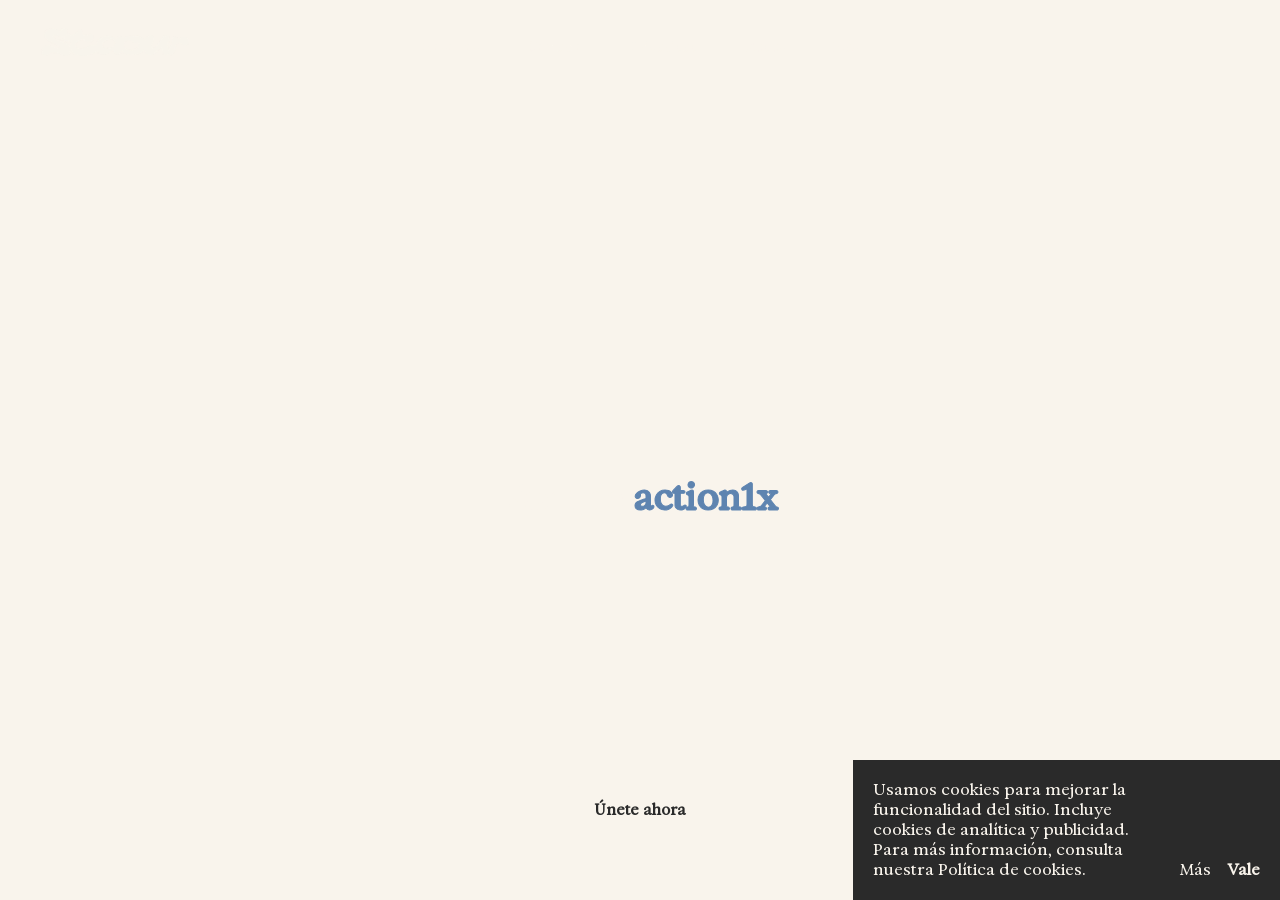
==== commit 4523aa55: "Update index.html" ====
--- a/index.html
+++ b/index.html
@@ -2,7 +2,7 @@
 <html lang="es">
 <head>
   <meta charset="UTF-8" />
-  <meta name="viewport" content="width=device-width, initial-scale=1.0" />
+  <meta name="viewport" content="width=device-width, initial-scale=1.0, viewport-fit=cover" />
   <meta name="theme-color" content="#5E84B0" />
   <title>Staour</title>
   <meta name="description" content="Encuentra tu monitor de esquí perfecto en el Pirineo y Andorra." />
@@ -74,7 +74,7 @@
     </header>
 
     <main class="hero">
-      <h1 class="hero__title">For the <strong>action</strong></h1>
+      <h1 class="hero__title">For the <strong>action1x</strong></h1>
     </main>
 
     <footer class="footer">
--- a/styles.css
+++ b/styles.css
@@ -56,10 +56,12 @@
 /* ── Video background ───────────────────────────────────────────────────── */
 .video-bg {
   position: fixed;
-  inset: 0;
+  top: 0;
+  left: 0;
+  width: 100vw;
+  height: 100dvh;
   z-index: 0;
   overflow: hidden;
-  height: 120lvh;
 }
 
 .video-bg video {
@@ -499,23 +501,7 @@
 }
 
 .phone-mockup__notch {
-  position: absolute;
-  top: 12px;
-  left: 50%;
-  transform: translateX(-50%);
-  width: 72px;
-  height: 20px;
-  background: #1a1a1a;
-  border-radius: 20px;
-  z-index: 10;
-}
-
-@media (min-width: 768px) {
-  .phone-mockup__notch {
-    top: 14px;
-    width: 80px;
-    height: 22px;
-  }
+  display: none;
 }
 
 .phone-mockup__screen {
@@ -545,8 +531,8 @@
   inset: 0;
   width: 100%;
   height: 100%;
-  object-fit: contain;
-  object-position: center center;
+  object-fit: cover;
+  object-position: center top;
   opacity: 0;
   transition: opacity 1.2s ease-in-out;
 }
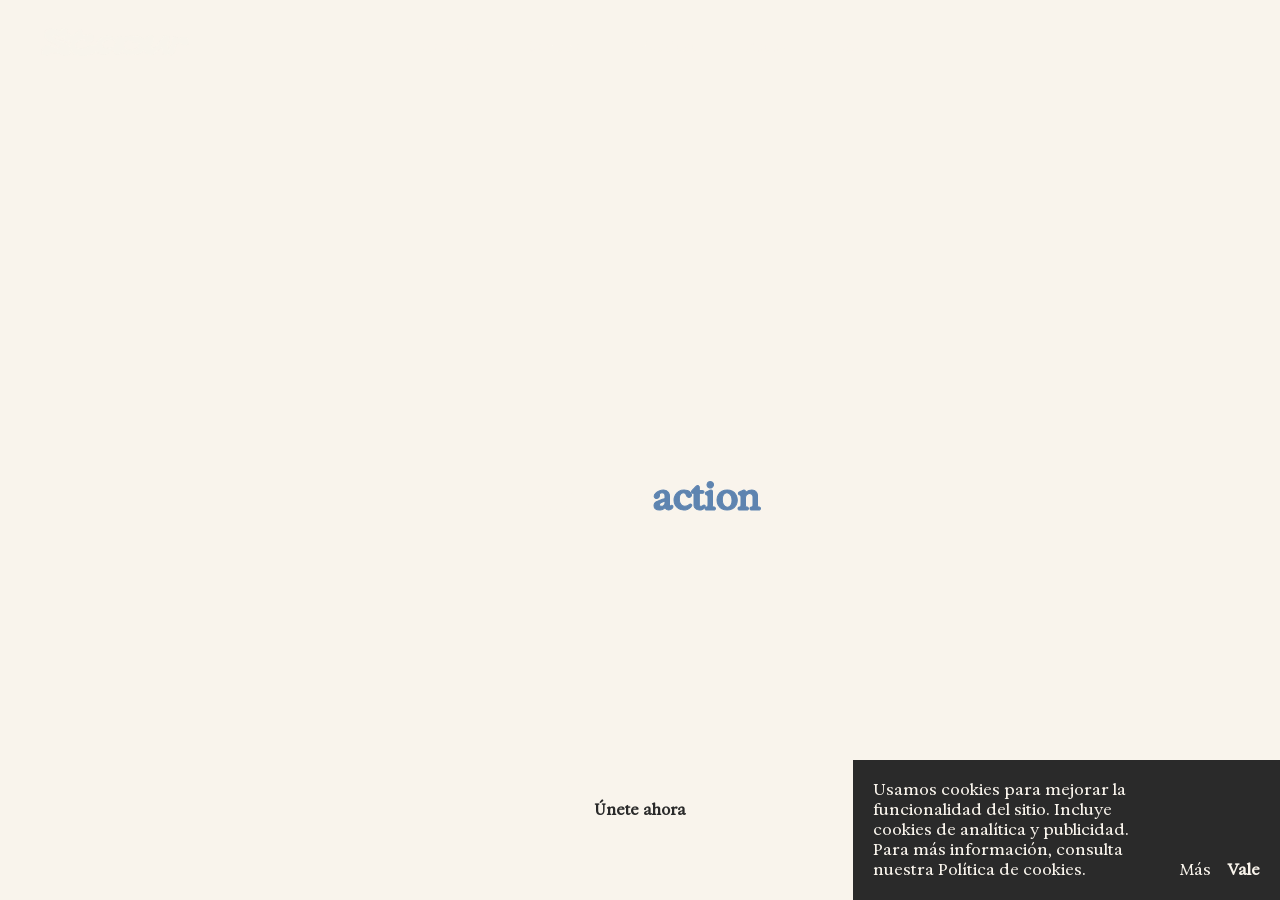
==== commit 30cfe617: "Update index.html" ====
--- a/index.html
+++ b/index.html
@@ -74,7 +74,7 @@
     </header>
 
     <main class="hero">
-      <h1 class="hero__title">For the <strong>action1x</strong></h1>
+      <h1 class="hero__title">For the <strong>action</strong></h1>
     </main>
 
     <footer class="footer">
